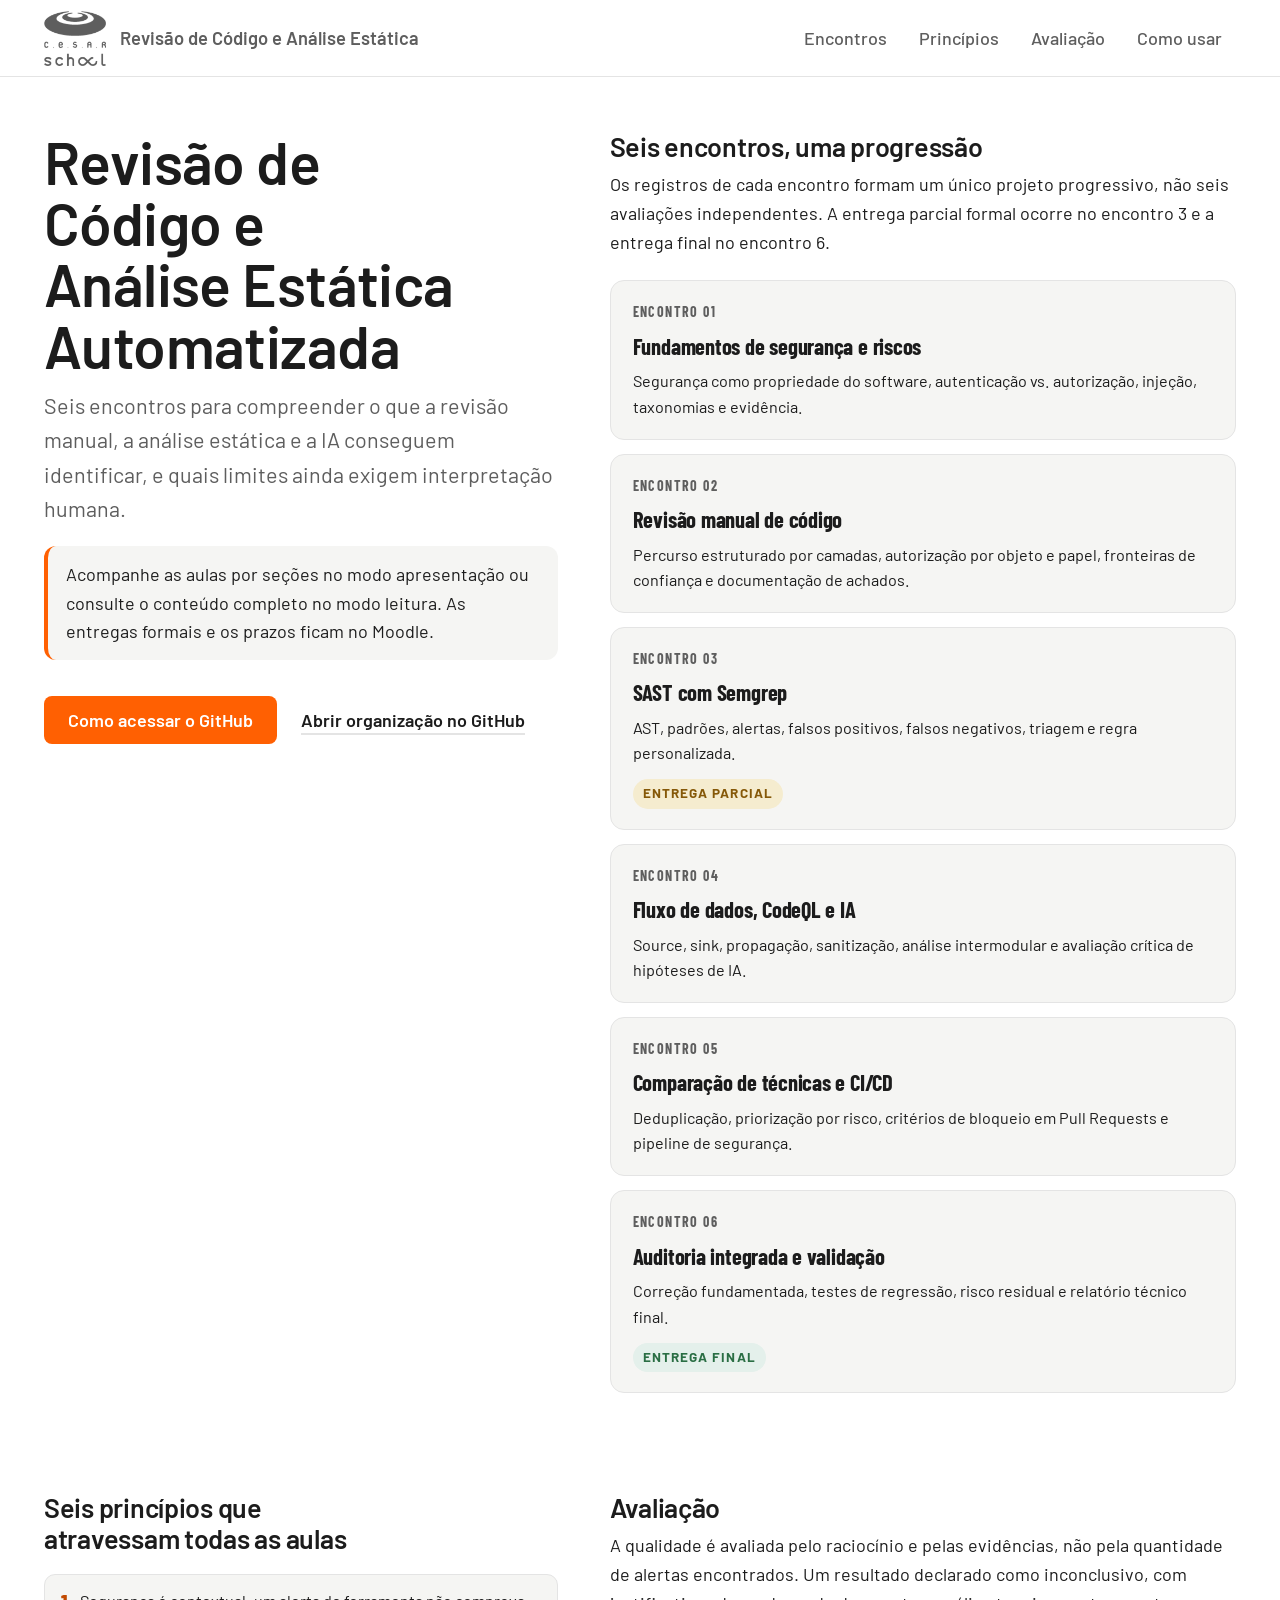
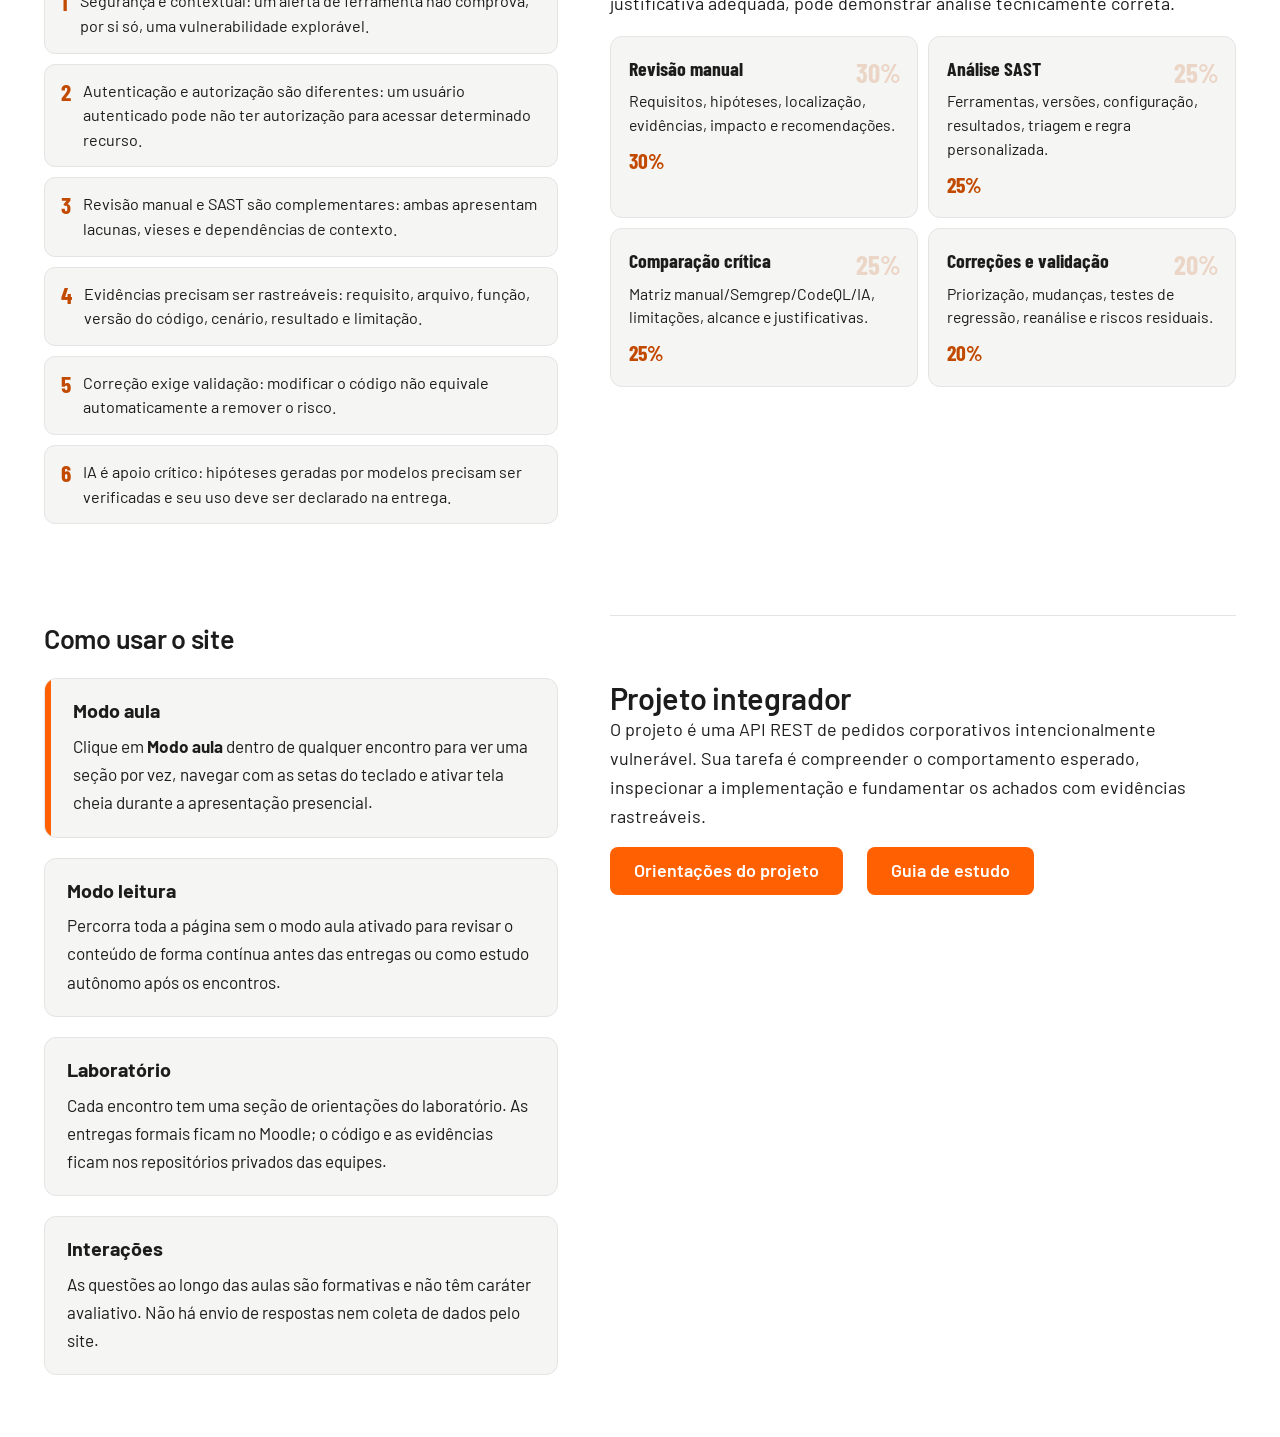
==== index.html @ 629e6987 "feat: publica site de revisão de código e análise estática automatizada Inclui aulas 01-06, guia de " ====
<!DOCTYPE html>
<html lang="pt-BR">
<head>
  <meta charset="utf-8"/>
  <meta content="width=device-width,initial-scale=1" name="viewport"/>
  <meta content="#ffffff" name="theme-color"/>
  <link rel="icon" href="assets/favicon.svg" type="image/svg+xml"/>
  <title>Revisão de Código e Análise Estática Automatizada | CESAR School</title>
  <meta name="description" content="Aulas interativas e guia de estudo da Especialização em Cibersegurança da CESAR School"/>
  <link href="https://fonts.googleapis.com" rel="preconnect"/>
  <link crossorigin href="https://fonts.gstatic.com" rel="preconnect"/>
  <link href="https://fonts.googleapis.com/css2?family=Barlow:wght@400;500;600;700&family=Barlow+Condensed:wght@600;700&display=swap" rel="stylesheet"/>
  <link href="assets/css/laura-home.css" rel="stylesheet"/>
  <link href="assets/css/home-adaptacao.css" rel="stylesheet"/>
  <script defer src="assets/js/config.js"></script>
  <script defer src="assets/js/site.js"></script>
  <style>
    /* ── Melhorias visuais da home ── */

    /* Progresso dos encontros: linha numerada */
    .encontros-grid {
      display: grid;
      grid-template-columns: repeat(auto-fill, minmax(min(100%, 310px), 1fr));
      gap: 14px;
      margin-top: 24px;
    }
    .enc-card {
      border: 1.5px solid var(--line, #E0D4C8);
      border-radius: 14px;
      background: var(--surface, #FFFCF8);
      padding: 20px 22px;
      display: flex;
      flex-direction: column;
      gap: 10px;
      text-decoration: none;
      color: inherit;
      transition: border-color .15s, box-shadow .15s;
    }
    .enc-card:hover { border-color: var(--orange, #FF6002); box-shadow: 0 4px 16px rgba(255,96,2,.08); }
    .enc-num {
      font-family: "Barlow Condensed", "Arial Narrow", sans-serif;
      font-size: .78rem;
      font-weight: 700;
      letter-spacing: .1em;
      color: var(--muted, #7D7168);
      text-transform: uppercase;
    }
    .enc-card h3 { font-family: "Barlow Condensed", sans-serif; font-size: 1.25rem; font-weight: 700; margin: 0; line-height: 1.1; }
    .enc-card p  { font-size: .9rem; line-height: 1.55; color: var(--ink, #1C1C1C); margin: 0; }
    .enc-tag {
      display: inline-flex;
      align-items: center;
      gap: 5px;
      font-size: .75rem;
      font-weight: 700;
      letter-spacing: .08em;
      text-transform: uppercase;
      border-radius: 999px;
      padding: 4px 10px;
      background: var(--orange-soft, #FFE7D6);
      color: var(--orange-ink, #B84300);
      margin-top: 4px;
      width: fit-content;
    }
    .enc-tag.tag-entrega { background: var(--warn-soft, #FBEED6); color: var(--warn, #93600F); }
    .enc-tag.tag-final   { background: var(--good-soft, #E2F1E7);  color: var(--good, #2E7A4C); }

    /* Princípios transversais */
    .principles-row {
      display: grid;
      grid-template-columns: repeat(auto-fill, minmax(min(100%, 260px), 1fr));
      gap: 10px;
      margin-top: 20px;
    }
    .prin-item {
      display: flex;
      gap: 12px;
      align-items: flex-start;
      background: var(--surface, #FFFCF8);
      border: 1.5px solid var(--line, #E0D4C8);
      border-radius: 11px;
      padding: 14px 16px;
    }
    .prin-num {
      font-family: "Barlow Condensed", sans-serif;
      font-size: 1.3rem;
      font-weight: 700;
      color: var(--orange-ink, #B84300);
      flex: none;
      line-height: 1;
      margin-top: 2px;
    }
    .prin-item p { font-size: .9rem; line-height: 1.52; margin: 0; color: var(--ink, #1C1C1C); }

    /* Avaliação visual */
    .aval-grid {
      display: grid;
      grid-template-columns: repeat(auto-fill, minmax(min(100%, 230px), 1fr));
      gap: 10px;
      margin-top: 18px;
    }
    .aval-card {
      border-radius: 12px;
      border: 1.5px solid var(--line, #E0D4C8);
      background: var(--surface, #FFFCF8);
      padding: 16px 18px;
      position: relative;
      overflow: hidden;
    }
    .aval-card::after {
      content: attr(data-peso);
      position: absolute;
      top: 14px; right: 16px;
      font-family: "Barlow Condensed", sans-serif;
      font-size: 1.5rem;
      font-weight: 700;
      color: var(--orange-ink, #B84300);
      opacity: .18;
    }
    .aval-card h4 { font-family: "Barlow Condensed", sans-serif; font-size: 1.1rem; margin: 0 0 5px; }
    .aval-card p  { font-size: .88rem; line-height: 1.5; color: var(--ink, #1C1C1C); margin: 0; }
    .aval-peso { font-family: "Barlow Condensed", sans-serif; font-size: 1.2rem; font-weight: 700; color: var(--orange-ink, #B84300); margin-top: 6px; }
  </style>
</head>

<body>
<header class="barra">
  <nav aria-label="Navegação principal" class="wrap">
    <a aria-label="Início" class="marca" href="./">
      <span aria-label="CESAR School" class="logo" role="img"></span>
      <span><b>Revisão de Código e Análise Estática</b></span>
    </a>
    <ul aria-label="Navegação do curso" class="menu">
      <li><a href="#encontros">Encontros</a></li>
      <li><a href="#principios">Princípios</a></li>
      <li><a href="#avaliacao">Avaliação</a></li>
      <li><a href="#como-usar">Como usar</a></li>
    </ul>
  </nav>
</header>

<main>
  <div class="wrap topo">

    <!-- INTRO -->
    <section aria-labelledby="t-disciplina" class="intro">
      <h1 id="t-disciplina">Revisão de Código e Análise Estática Automatizada</h1>
      <p class="lead">Seis encontros para compreender o que a revisão manual, a análise estática e a IA conseguem identificar, e quais limites ainda exigem interpretação humana.</p>
      <p class="home-inline">Acompanhe as aulas por seções no modo apresentação ou consulte o conteúdo completo no modo leitura. As entregas formais e os prazos ficam no Moodle.</p>
      <div class="acoes">
        <a class="btn" href="laboratorio/github.html">Como acessar o GitHub</a>
        <a class="link" href="https://github.com/appsec-labs-cesar-school" target="_blank" rel="noopener noreferrer">Abrir organização no GitHub</a>
      </div>
    </section>

    <!-- ENCONTROS -->
    <section id="encontros">
      <h2>Seis encontros, uma progressão</h2>
      <p style="max-width:68ch;margin-top:8px;line-height:1.6">Os registros de cada encontro formam um único projeto progressivo, não seis avaliações independentes. A entrega parcial formal ocorre no encontro 3 e a entrega final no encontro 6.</p>

      <div class="encontros-grid">

        <a class="enc-card" href="aulas/aula-01.html">
          <span class="enc-num">Encontro 01</span>
          <h3>Fundamentos de segurança e riscos</h3>
          <p>Segurança como propriedade do software, autenticação vs. autorização, injeção, taxonomias e evidência.</p>
        </a>

        <a class="enc-card" href="aulas/aula-02.html">
          <span class="enc-num">Encontro 02</span>
          <h3>Revisão manual de código</h3>
          <p>Percurso estruturado por camadas, autorização por objeto e papel, fronteiras de confiança e documentação de achados.</p>
        </a>

        <a class="enc-card" href="aulas/aula-03.html">
          <span class="enc-num">Encontro 03</span>
          <h3>SAST com Semgrep</h3>
          <p>AST, padrões, alertas, falsos positivos, falsos negativos, triagem e regra personalizada.</p>
          <span class="enc-tag tag-entrega">Entrega parcial</span>
        </a>

        <a class="enc-card" href="aulas/aula-04.html">
          <span class="enc-num">Encontro 04</span>
          <h3>Fluxo de dados, CodeQL e IA</h3>
          <p>Source, sink, propagação, sanitização, análise intermodular e avaliação crítica de hipóteses de IA.</p>
        </a>

        <a class="enc-card" href="aulas/aula-05.html">
          <span class="enc-num">Encontro 05</span>
          <h3>Comparação de técnicas e CI/CD</h3>
          <p>Deduplicação, priorização por risco, critérios de bloqueio em Pull Requests e pipeline de segurança.</p>
        </a>

        <a class="enc-card" href="aulas/aula-06.html">
          <span class="enc-num">Encontro 06</span>
          <h3>Auditoria integrada e validação</h3>
          <p>Correção fundamentada, testes de regressão, risco residual e relatório técnico final.</p>
          <span class="enc-tag tag-final">Entrega final</span>
        </a>

      </div>
    </section>

    <!-- PRINCÍPIOS TRANSVERSAIS -->
    <section id="principios" style="margin-top:48px">
      <h2>Seis princípios que atravessam todas as aulas</h2>
      <div class="principles-row">
        <div class="prin-item"><span class="prin-num">1</span><p>Segurança é contextual: um alerta de ferramenta não comprova, por si só, uma vulnerabilidade explorável.</p></div>
        <div class="prin-item"><span class="prin-num">2</span><p>Autenticação e autorização são diferentes: um usuário autenticado pode não ter autorização para acessar determinado recurso.</p></div>
        <div class="prin-item"><span class="prin-num">3</span><p>Revisão manual e SAST são complementares: ambas apresentam lacunas, vieses e dependências de contexto.</p></div>
        <div class="prin-item"><span class="prin-num">4</span><p>Evidências precisam ser rastreáveis: requisito, arquivo, função, versão do código, cenário, resultado e limitação.</p></div>
        <div class="prin-item"><span class="prin-num">5</span><p>Correção exige validação: modificar o código não equivale automaticamente a remover o risco.</p></div>
        <div class="prin-item"><span class="prin-num">6</span><p>IA é apoio crítico: hipóteses geradas por modelos precisam ser verificadas e seu uso deve ser declarado na entrega.</p></div>
      </div>
    </section>

    <!-- AVALIAÇÃO -->
    <section id="avaliacao" style="margin-top:48px">
      <h2>Avaliação</h2>
      <p style="max-width:68ch;margin-top:8px;line-height:1.6">A qualidade é avaliada pelo raciocínio e pelas evidências, não pela quantidade de alertas encontrados. Um resultado declarado como inconclusivo, com justificativa adequada, pode demonstrar análise tecnicamente correta.</p>
      <div class="aval-grid">
        <div class="aval-card" data-peso="30%">
          <h4>Revisão manual</h4>
          <p>Requisitos, hipóteses, localização, evidências, impacto e recomendações.</p>
          <div class="aval-peso">30%</div>
        </div>
        <div class="aval-card" data-peso="25%">
          <h4>Análise SAST</h4>
          <p>Ferramentas, versões, configuração, resultados, triagem e regra personalizada.</p>
          <div class="aval-peso">25%</div>
        </div>
        <div class="aval-card" data-peso="25%">
          <h4>Comparação crítica</h4>
          <p>Matriz manual/Semgrep/CodeQL/IA, limitações, alcance e justificativas.</p>
          <div class="aval-peso">25%</div>
        </div>
        <div class="aval-card" data-peso="20%">
          <h4>Correções e validação</h4>
          <p>Priorização, mudanças, testes de regressão, reanálise e riscos residuais.</p>
          <div class="aval-peso">20%</div>
        </div>
      </div>
    </section>

    <!-- COMO USAR -->
    <section id="como-usar" style="margin-top:48px">
      <h2>Como usar o site</h2>
      <div class="grade2" style="margin-top:24px">
        <div class="cartao barra">
          <h3>Modo aula</h3>
          <p>Clique em <strong>Modo aula</strong> dentro de qualquer encontro para ver uma seção por vez, navegar com as setas do teclado e ativar tela cheia durante a apresentação presencial.</p>
        </div>
        <div class="cartao">
          <h3>Modo leitura</h3>
          <p>Percorra toda a página sem o modo aula ativado para revisar o conteúdo de forma contínua antes das entregas ou como estudo autônomo após os encontros.</p>
        </div>
        <div class="cartao">
          <h3>Laboratório</h3>
          <p>Cada encontro tem uma seção de orientações do laboratório. As entregas formais ficam no Moodle; o código e as evidências ficam nos repositórios privados das equipes.</p>
        </div>
        <div class="cartao">
          <h3>Interações</h3>
          <p>As questões ao longo das aulas são formativas e não têm caráter avaliativo. Não há envio de respostas nem coleta de dados pelo site.</p>
        </div>
      </div>
    </section>

    <!-- ACESSO AO LABORATÓRIO -->
    <section class="secao" style="margin-top:40px">
      <h2>Projeto integrador</h2>
      <p>O projeto é uma API REST de pedidos corporativos intencionalmente vulnerável. Sua tarefa é compreender o comportamento esperado, inspecionar a implementação e fundamentar os achados com evidências rastreáveis.</p>
      <div class="acoes" style="margin-top:16px">
        <a class="btn" href="laboratorio/index.html">Orientações do projeto</a>
        <a class="btn" href="guia/index.html">Guia de estudo</a>
      </div>
    </section>

  </div>
</main>
</body>
</html>
---- assets/css/laura-home.css ----
/* Base visual extraída do template HTML fornecido (profª Laura). */

/* Página de entrada clean: barra superior fixa com atalhos; no computador, apresentação à esquerda (fixa) e a trilha dos 7 encontros à direita; laranja CESAR só como acento */
:root{
  --paper:#FFFFFF; --ink:#1C1C1C; --muted:#5E5E5E; --line:#E4E4E4; --wash:#F5F5F3;
  --orange:#FF6002; --orange-text:#C24A00; --bar:rgba(255,255,255,.92);
  --f:"Barlow",system-ui,-apple-system,"Segoe UI",sans-serif;
  --maxw:1240px; --barh:76px;
}
@media (prefers-color-scheme: dark){
  :root:not([data-theme="light"]){
    --paper:#161616; --ink:#EDEDED; --muted:#A3A3A3; --line:#2E2E2E; --wash:#1F1F1F;
    --orange:#FF6A14; --orange-text:#FF8C4A; --bar:rgba(22,22,22,.92); color-scheme:dark;
  }
}
:root[data-theme="dark"]{
  --paper:#161616; --ink:#EDEDED; --muted:#A3A3A3; --line:#2E2E2E; --wash:#1F1F1F;
  --orange:#FF6A14; --orange-text:#FF8C4A; --bar:rgba(22,22,22,.92); color-scheme:dark;
}
*{box-sizing:border-box}
html{font-size:clamp(16px,0.35vw + 13.5px,19px);-webkit-text-size-adjust:100%;scroll-behavior:smooth;scroll-padding-top:calc(var(--barh) + 16px)}
@media (prefers-reduced-motion: reduce){html{scroll-behavior:auto}}
body{margin:0;background:var(--paper);color:var(--ink);font-family:var(--f);font-weight:400;line-height:1.6;-webkit-font-smoothing:antialiased}
h1,h2,h3{font-weight:600;margin:0;letter-spacing:-.01em;line-height:1.15;text-wrap:balance}
p{margin:0}
a{color:inherit}
:focus-visible{outline:2px solid var(--orange);outline-offset:3px;border-radius:4px}
.wrap{max-width:var(--maxw);margin:0 auto;padding-left:max(24px,env(safe-area-inset-left,0px));padding-right:max(24px,env(safe-area-inset-right,0px))}
.logo{display:block;flex:none;background:currentColor;-webkit-mask:url("[data-uri]") center/contain no-repeat;mask:url("[data-uri]") center/contain no-repeat}

/* barra superior */
.barra{position:sticky;top:0;z-index:20;background:var(--bar);-webkit-backdrop-filter:saturate(1.4) blur(10px);backdrop-filter:saturate(1.4) blur(10px);border-bottom:1px solid var(--line);padding-top:env(safe-area-inset-top,0px)}
.barra .wrap{display:flex;align-items:center;gap:28px;min-height:var(--barh)}
.marca{display:flex;align-items:center;gap:14px;text-decoration:none;flex:none}
.marca .logo{width:62px;height:56px}
.marca b{display:block;font-weight:600;font-size:1.02rem;line-height:1.2}
.marca span{display:block;font-size:.85rem;color:var(--muted);line-height:1.2}
.menu{display:flex;align-items:center;gap:4px;margin-left:auto;list-style:none;padding:0;margin-top:0;margin-bottom:0}
.menu a{display:block;padding:8px 14px;border-radius:8px;text-decoration:none;font-weight:500;color:var(--muted);white-space:nowrap}
.menu a:hover{color:var(--ink);background:var(--wash)}
.menu a.pdf{color:var(--ink);box-shadow:inset 0 0 0 1px var(--line);margin-left:8px}
.menu a.pdf:hover{box-shadow:inset 0 0 0 1px var(--ink);background:transparent}
@media (max-width:980px){
  .barra .wrap{flex-wrap:wrap;gap:0;padding-top:10px}
  .menu{order:2;width:100%;margin-left:-14px;overflow-x:auto;scrollbar-width:none;padding:4px 0 8px}
  .menu::-webkit-scrollbar{display:none}
  .menu a.pdf{margin-left:4px}
  .marca .logo{width:50px;height:45px}
}

/* abertura + trilha */
.topo{display:grid;grid-template-columns:minmax(0,5fr) minmax(0,7fr);gap:56px 80px;padding-top:72px;padding-bottom:72px;align-items:start}
.intro{position:sticky;top:calc(var(--barh) + 48px)}
.intro h1{font-size:clamp(2.6rem,4.6vw,4.2rem);line-height:1.04}
.intro .quem{display:flex;flex-wrap:wrap;align-items:baseline;gap:4px 18px;margin-top:20px;font-size:1.05rem;color:var(--muted)}
.intro .turma{font-weight:600;font-size:1.15rem;color:var(--orange-text)}
.intro .lead{margin-top:12px;font-size:1.2rem;color:var(--muted)}
.acoes{display:flex;flex-wrap:wrap;align-items:center;gap:14px 24px;margin-top:36px}
.btn{display:inline-flex;align-items:center;justify-content:center;min-height:48px;padding:0 24px;border-radius:8px;background:var(--orange);color:#fff;font-weight:600;text-decoration:none}
.btn:hover{background:#E85600}
.btn.claro{background:transparent;color:var(--ink);box-shadow:inset 0 0 0 1px var(--line)}
.btn.claro:hover{box-shadow:inset 0 0 0 1px var(--ink)}
.link{font-weight:600;color:var(--ink);text-decoration:underline;text-decoration-color:var(--line);text-underline-offset:6px;text-decoration-thickness:2px}
.link:hover{text-decoration-color:var(--orange)}
@media (max-width:980px){
  .topo{grid-template-columns:1fr;padding-top:48px;gap:56px}
  .intro{position:static}
  .intro .lead{max-width:60ch}
}

.encontros h2{font-size:1.7rem}
.encontros>p{color:var(--muted);margin-top:6px;margin-bottom:20px}
.trilha{list-style:none;margin:0;padding:0}
.enc{position:relative;display:grid;grid-template-columns:44px 1fr auto;column-gap:22px;align-items:start;padding:20px 0}
.enc:not(:last-child)::before{content:"";position:absolute;left:21px;top:64px;bottom:-20px;width:1px;background:var(--line)}
.enc .n{position:relative;z-index:1;display:grid;place-items:center;width:44px;height:44px;border-radius:50%;background:var(--paper);box-shadow:inset 0 0 0 1px var(--line);font-weight:600;font-size:1.05rem;font-variant-numeric:tabular-nums;transition:color .15s,box-shadow .15s}
.enc.fim .n{background:var(--orange);color:#fff;box-shadow:none}
.enc h3{font-size:1.25rem;padding-top:8px}
.enc h3 a{text-decoration:none}
.enc h3 a::after{content:"";position:absolute;inset:0}
.enc p{color:var(--muted);margin-top:4px}
.enc .base{position:relative;z-index:1;display:inline-flex;align-items:center;gap:6px;margin-top:10px;font-size:.88rem;font-weight:500;color:var(--muted);text-decoration:none;white-space:nowrap}
.enc .base svg{width:15px;height:15px;flex:none}
.enc .base:hover{color:var(--orange-text);text-decoration:underline;text-underline-offset:4px}
.enc:hover h3{color:var(--orange-text)}
.enc:hover .n{box-shadow:inset 0 0 0 1.5px var(--orange);color:var(--orange-text)}
.enc.fim:hover .n{color:#fff;box-shadow:none}
@media (prefers-reduced-motion: reduce){.enc .n{transition:none}}
@media (max-width:1180px) and (min-width:981px){
  .enc{grid-template-columns:44px 1fr}
  .enc .base{grid-column:2;justify-self:start}
}
@media (max-width:640px){
  .enc{grid-template-columns:44px 1fr;column-gap:16px}
  .enc .base{grid-column:2;justify-self:start;white-space:normal;overflow-wrap:anywhere}
}

/* seções de baixo */
.secao{padding-top:64px;padding-bottom:64px;border-top:1px solid var(--line)}
.secao>h2{font-size:1.7rem}
.secao>.sub{color:var(--muted);margin-top:6px;margin-bottom:28px;max-width:70ch}
.par{display:grid;grid-template-columns:1fr 1fr;gap:20px}
@media (max-width:820px){.par{grid-template-columns:1fr}}
.painel{background:var(--wash);border-radius:14px;padding:36px 32px;display:flex;flex-direction:column;gap:12px}
.painel h2{font-size:1.6rem}
.painel p{color:var(--muted)}
.painel .nota{font-size:.9rem}
.painel .acoes{margin-top:auto;padding-top:14px}
.dicas{display:grid;grid-template-columns:repeat(4,minmax(0,1fr));gap:28px 40px;list-style:none;margin:0;padding:0}
@media (max-width:1080px){.dicas{grid-template-columns:1fr 1fr}}
@media (max-width:600px){.dicas{grid-template-columns:1fr;gap:22px}}
.dicas h3{font-size:1.05rem;margin-bottom:6px}
.dicas p{color:var(--muted);font-size:.95rem}

footer{border-top:1px solid var(--line);padding:32px 0 max(32px,env(safe-area-inset-bottom,0px));color:var(--muted);font-size:.9rem}
footer .wrap{display:flex;flex-wrap:wrap;align-items:center;gap:12px 20px}
footer .logo{width:40px;height:36px;color:var(--ink)}
footer p+p{margin-left:auto}
@media (max-width:640px){footer p+p{margin-left:0}}
---- assets/css/home-adaptacao.css ----
/* Complementos mínimos à home: base original da professora Laura permanece em laura-home.css. */

/* Variáveis complementares: laura-home.css não define surface, ink-2 etc., usados pelos cards inline */
:root {
  --surface: var(--wash);
  --sunk: #EDEDE9;
  --ink-2: var(--ink);
  --orange-soft: #FFF0E8;
  --orange-ink: var(--orange-text);
  --good: #2A6E44;
  --good-soft: #E4F0EB;
  --warn: #855808;
  --warn-soft: #F5ECCF;
  --bad: #A02E25;
  --bad-soft: #F5E0DC;
  --line-soft: var(--line);
}
@media (prefers-color-scheme: dark) {
  :root:not([data-theme="light"]) {
    --surface: #1E1E1E;
    --sunk: #262626;
    --ink-2: #EDEDED;
    --orange-soft: #2A1A0A;
    --orange-ink: #FF8C4A;
    --good: #68C991;
    --good-soft: #1A3022;
    --warn: #E0A030;
    --warn-soft: #2D2210;
    --bad: #F07070;
    --bad-soft: #301815;
    --line-soft: #282828;
  }
}
:root[data-theme="dark"] {
  --surface: #1E1E1E;
  --sunk: #262626;
  --ink-2: #EDEDED;
  --orange-soft: #2A1A0A;
  --orange-ink: #FF8C4A;
  --good: #68C991;
  --good-soft: #1A3022;
  --warn: #E0A030;
  --warn-soft: #2D2210;
  --bad: #F07070;
  --bad-soft: #301815;
  --line-soft: #282828;
}

/* Grid e cartão: definidos em laura-aulas.css, que não é carregado na home */
.grade2 { display: grid; grid-template-columns: repeat(auto-fill, minmax(min(100%, 280px), 1fr)); gap: 20px; }
.grade3 { display: grid; grid-template-columns: repeat(auto-fill, minmax(min(100%, 220px), 1fr)); gap: 18px; }
.cartao { background: var(--wash); border: 1.5px solid var(--line); border-radius: 12px; padding: 20px 22px; position: relative; overflow: hidden; }
.cartao.barra { padding-left: 28px; }
.cartao.barra::before { content: ""; position: absolute; left: 0; top: 0; bottom: 0; width: 6px; background: var(--orange); }
.cartao h3 { font-size: 1.1rem; font-weight: 700; margin-bottom: 10px; letter-spacing: 0; }
.cartao p { color: var(--ink); font-size: .95rem; line-height: 1.65; }

.marca span span {display:block}
.home-narrative{max-width:70ch}
.versao{font-size:.86rem;color:var(--muted)}
.bloqueado{opacity:.8;font-size:.88rem;color:var(--muted)}
.home-inline{background:var(--wash);padding:14px 18px;border-radius:12px;border-left:4px solid var(--orange);max-width:74ch;margin-top:20px}
.acoes a.btn{text-decoration:none}
@media (max-width:680px){.menu{gap:6px}.menu li a{font-size:.82rem}}

/* Alignment refinement: home cards remain readable, never compress their action links. */
html{scroll-padding-top:95px}
[id]{scroll-margin-top:104px}
.topo{grid-template-columns:minmax(0,.92fr) minmax(0,1.12fr);gap:clamp(26px,4vw,72px);padding-top:54px;padding-bottom:62px;align-items:start}
.intro{position:static;min-width:0}.intro h1{max-width:14ch}
.home-pills{display:flex;flex-wrap:wrap;gap:8px;margin:18px 0 10px}
.home-pills span{display:inline-flex;align-items:center;border:1px solid var(--line);background:var(--wash);border-radius:999px;padding:6px 12px;font-size:.86rem;font-weight:600;color:var(--muted)}
.encontros{min-width:0}.enc{grid-template-columns:44px minmax(0,1fr);gap:8px 16px;align-items:start}
.enc > div{min-width:0}.enc .base{grid-column:2;justify-self:start;margin-top:4px;white-space:normal;text-align:center}
.enc h3{max-width:42ch}.enc p{max-width:55ch}
.home-inline{max-width:none}.painel{min-width:0}
@media (max-width:1100px){.topo{gap:28px;grid-template-columns:minmax(0,.85fr) minmax(0,1fr)}.intro h1{font-size:clamp(2.4rem,4.2vw,3.5rem)}}
@media (max-width:900px){.topo{grid-template-columns:1fr}.intro h1{max-width:20ch}.home-pills{margin-top:16px}.encontros{margin-top:6px}}
@media(max-width:520px){.topo{padding-top:32px}.enc{gap:8px 13px}.enc .n{width:40px;height:40px}.enc:not(:last-child)::before{left:19px}.enc .base{grid-column:2}.barra .wrap{gap:8px;flex-wrap:wrap}.marca{min-width:0}.marca b{font-size:.9rem}.menu{flex-wrap:wrap;gap:2px}}
/* Keep the brand block inside the viewport, including long course titles. */
.barra .marca{min-width:0;max-width:100%;flex-shrink:1}
.barra .marca > span:last-child{min-width:0;max-width:100%}
.barra .marca b,.barra .marca span{overflow-wrap:anywhere;white-space:normal}

/* Laboratory is an orientation page, not a second timeline cramped in the home grid. */
.page-lab main.topo{display:block;max-width:var(--maxw);padding-top:48px;padding-bottom:60px}
.page-lab .intro{max-width:900px}
.page-lab .intro h1{max-width:22ch}
.page-lab .intro .lead{max-width:75ch}
.page-lab .intro .acoes{margin-top:20px;gap:12px}
.page-lab .encontros{margin-top:50px}
.page-lab .encontros h2{font-size:clamp(1.75rem,3vw,2.3rem);margin-bottom:22px}
.page-lab .trilha{display:grid;grid-template-columns:repeat(2,minmax(0,1fr));gap:18px;list-style:none}
.page-lab .lab-stage{padding:22px 24px;border-radius:14px;background:var(--wash);border:1px solid var(--line);border-top:5px solid var(--orange);min-width:0;display:flex;flex-direction:column;gap:12px}
.page-lab .lab-stage h3{font-size:1.45rem;line-height:1.2}
.page-lab .lab-stage-index{font-size:.73rem;letter-spacing:.12em;color:var(--orange-text);font-weight:800}
.page-lab .lab-stage p{max-width:65ch;color:var(--muted);margin:0;line-height:1.55}
.page-lab .lab-stage p:last-child{margin-top:auto}
.page-lab .lab-stage a{color:var(--orange-text);font-weight:700;text-underline-offset:3px}
.page-lab .secao{margin-top:50px;max-width:900px}
.page-lab .secao h2{margin-bottom:16px}
.page-lab .secao p{margin-bottom:12px}
@media(max-width:760px){.page-lab main.topo{padding-top:30px}.page-lab .trilha{grid-template-columns:1fr}.page-lab .lab-stage{padding:18px 20px}}
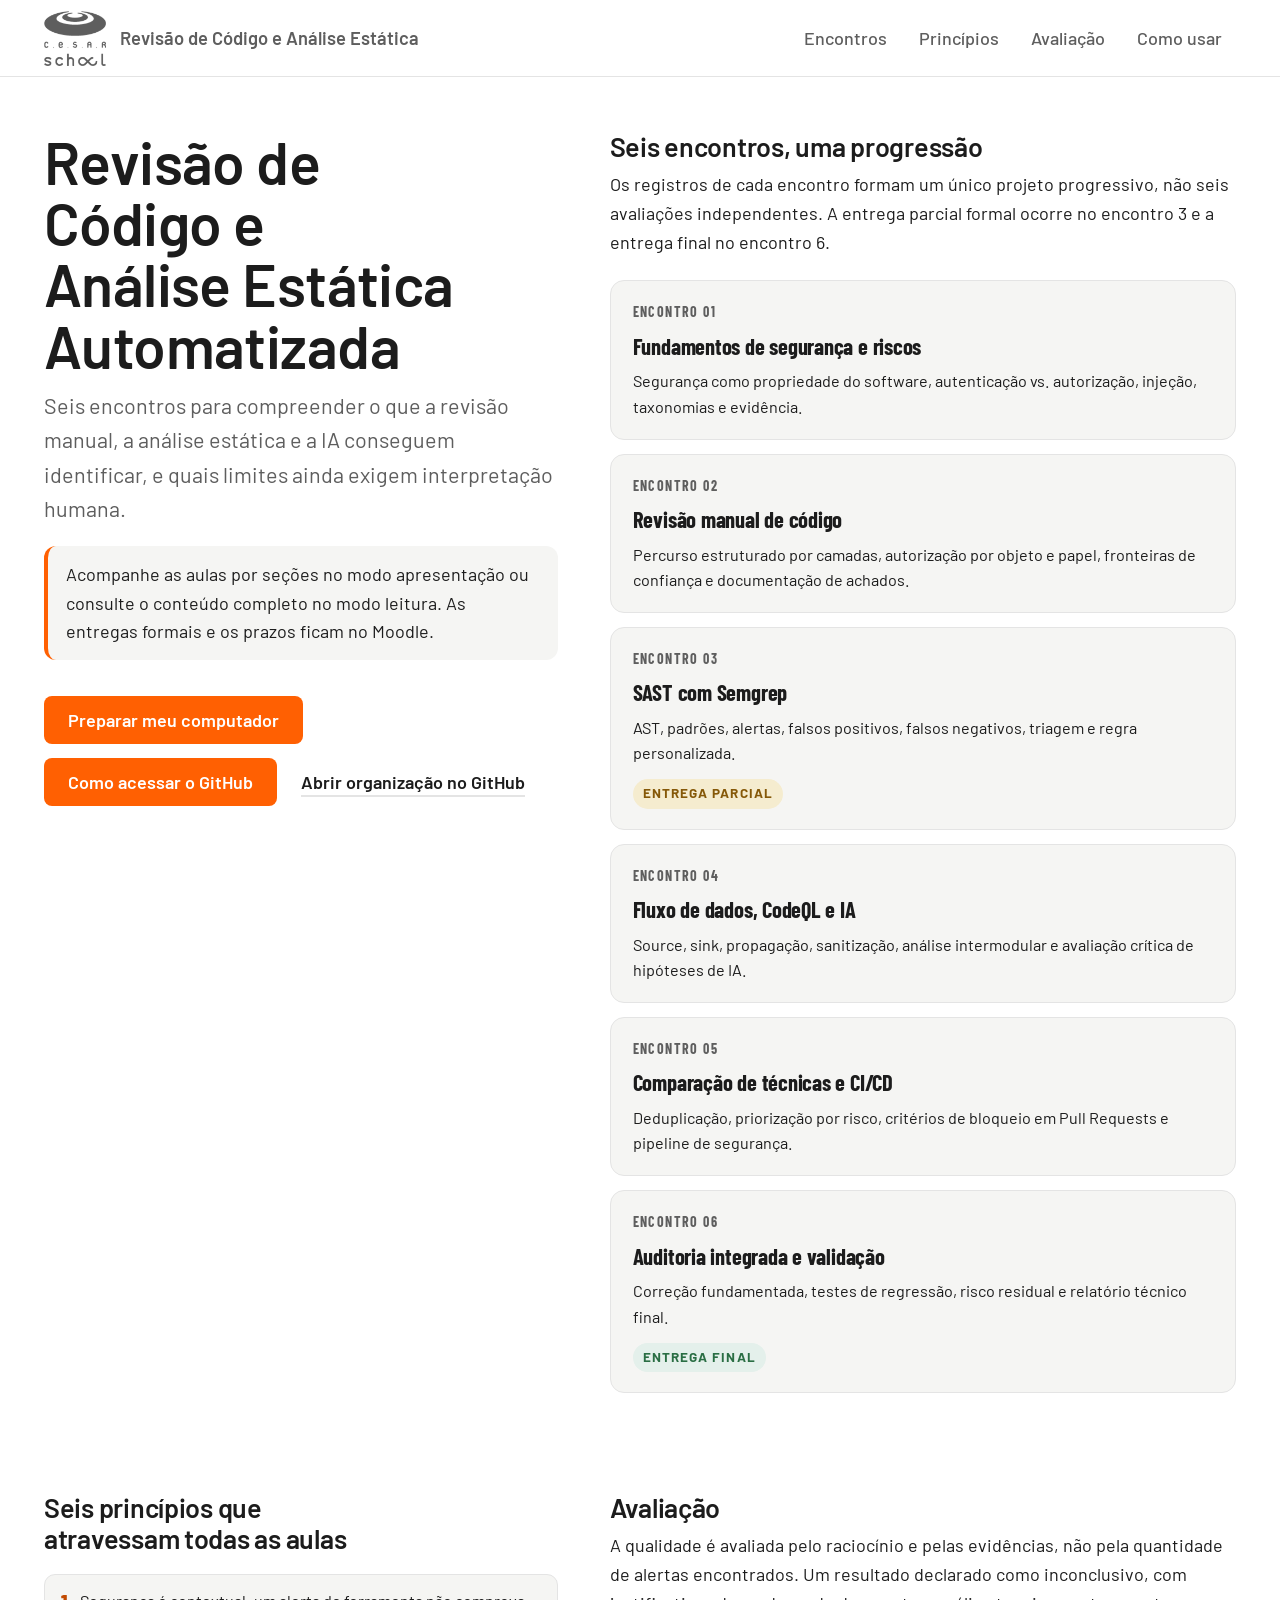
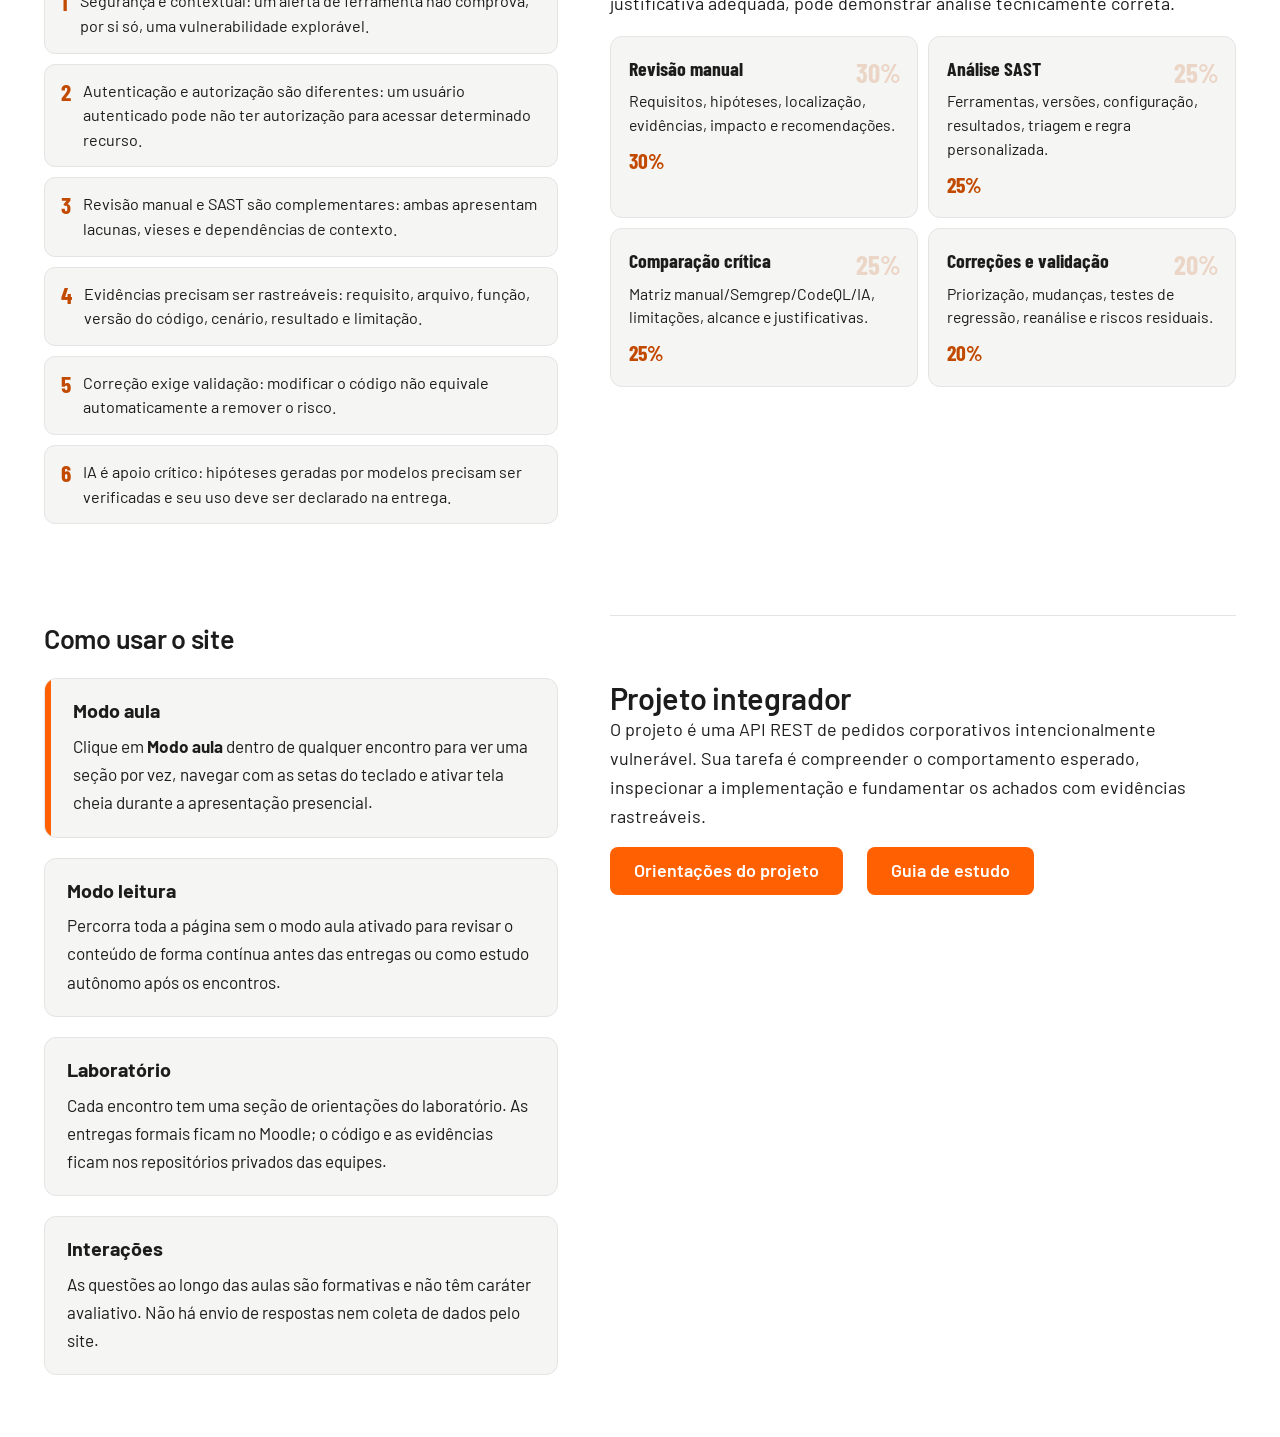
==== commit 87c45da7: "feat: adiciona pagina de preparacao do ambiente para o laboratorio - Cria laboratorio/instalacao.htm" ====
--- a/index.html
+++ b/index.html
@@ -148,6 +148,7 @@
       <p class="lead">Seis encontros para compreender o que a revisão manual, a análise estática e a IA conseguem identificar, e quais limites ainda exigem interpretação humana.</p>
       <p class="home-inline">Acompanhe as aulas por seções no modo apresentação ou consulte o conteúdo completo no modo leitura. As entregas formais e os prazos ficam no Moodle.</p>
       <div class="acoes">
+        <a class="btn" href="laboratorio/instalacao.html">Preparar meu computador</a>
         <a class="btn" href="laboratorio/github.html">Como acessar o GitHub</a>
         <a class="link" href="https://github.com/appsec-labs-cesar-school" target="_blank" rel="noopener noreferrer">Abrir organização no GitHub</a>
       </div>
